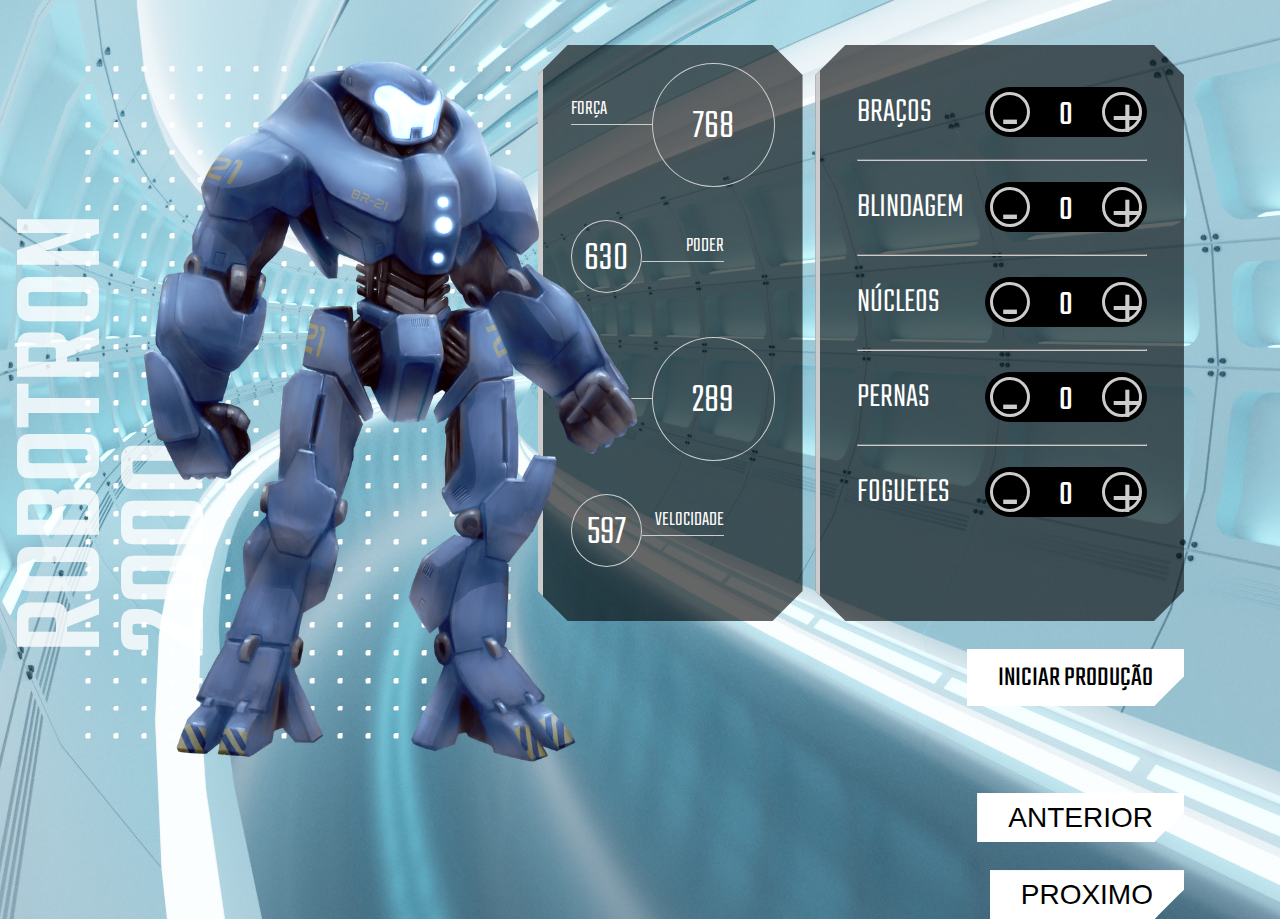
==== index.html @ 4e306e9d "robotron 2000" ====
<!DOCTYPE html>
<html lang="en">
<head>
    <meta charset="UTF-8">
    <meta http-equiv="X-UA-Compatible" content="IE=edge">
    <meta name="viewport" content="width=device-width, initial-scale=1.0">
    <link rel="shortcut icon" type="image/jpg" href="img/favicon.ico"/>
    <title>Robotron 2000</title>

    <link rel="stylesheet" href="style.css">
    <link rel="preconnect" href="https://fonts.googleapis.com">
    <link rel="preconnect" href="https://fonts.gstatic.com" crossorigin>
    <link href="https://fonts.googleapis.com/css2?family=Teko:wght@300;500&display=swap" rel="stylesheet"> 
</head>
<body>
    <main>
        <section class="robotron">
            <img class="robo" src="img/robotron.png" alt="Robotron">
            <figcaption class="titulo">ROBOTRON <br>2000</figcaption>
        </section>

        <section class="box estatisticas">
            <div class="estatistica">
                <p class="estatistica-titulo">Força</p>
                <div class="estatistica-valor">
                    <p class="estatistica-numero">768</p>
                </div>
            </div>
            <div class="estatistica">
                <p class="estatistica-titulo">Poder</p>
                <div class="estatistica-valor">
                    <p class="estatistica-numero">630</p>
                </div>
            </div>
            <div class="estatistica">
                <p class="estatistica-titulo">Energia</p>
                <div class="estatistica-valor">
                    <p class="estatistica-numero">289</p>
                </div>
            </div>
            <div class="estatistica">
                <p class="estatistica-titulo">Velocidade</p>
                <div class="estatistica-valor">
                    <p class="estatistica-numero">597</p>
                </div>
            </div>
        </section>

        <section class="equipamentos">
            <form action="" class="montador">
                <div class="box montador-conteudo">
                    <div class="peca">
                        <label for="bracos-contador" class="peca-titulo">Braços</label>
                        <div class="controle">
                            <button type="button" id="bracos-menos" class="controle-ajuste">-</button>
                            <input type="text" id="bracos-contador" class="controle-contador" value="0" readonly>
                            <button type="button" id="bracos-mais" class="controle-ajuste">+</button>
                        </div>
                    </div>
                    <hr class="linha">
                    <div class="peca">
                        <label for="blindagem-contador" class="peca-titulo">Blindagem</label>
                        <div class="controle">
                            <button type="button" id="blindagem-menos" class="controle-ajuste">-</button>
                            <input type="text" id="blindagem-contador" class="controle-contador" value="0" readonly>
                            <button type="button" id="blindagem-mais" class="controle-ajuste">+</button>
                        </div>
                    </div>
                    <hr class="linha">
                    <div class="peca">
                        <label for="nucleos-contador" class="peca-titulo">Núcleos</label>
                        <div class="controle">
                            <button type="button" id="nucleos-menos" class="controle-ajuste">-</button>
                            <input type="text" id="nucleos-contador" class="controle-contador" value="0" readonly>
                            <button type="button" id="nucleos-mais" class="controle-ajuste">+</button>
                        </div>
                    </div>
                    <hr class="linha">
                    <div class="peca">
                        <label for="pernas-contador" class="peca-titulo">Pernas</label>
                        <div class="controle">
                            <button type="button" id="pernas-menos" class="controle-ajuste">-</button>
                            <input type="text" id="pernas-contador" class="controle-contador" value="0" readonly>
                            <button type="button" id="pernas-mais" class="controle-ajuste">+</button>
                        </div>
                    </div>
                    <hr class="linha">
                    <div class="peca">
                        <label for="foguetes-contador" class="peca-titulo">Foguetes</label>
                        <div class="controle">
                            <button type="button" id="foguetes-menos" class="controle-ajuste">-</button>
                            <input type="text" id="foguetes-contador" class="controle-contador" value="0" readonly>
                            <button type="button" id="foguetes-mais" class="controle-ajuste">+</button>
                        </div>
                    </div>
                </div>
                
                <input type="submit" value="Iniciar produção" class="producao" id="producao">
            </form>
            <button id="btnant">anterior</button>
            <button id="btnprx">proximo</button>
        </section>
    </main>
</body>
<script src="script.js"></script>
</html>
---- style.css ----
:root {
    --main-cinza: #CCCCCC;
    --main-branco: #FFFFFF;
    --main-preto: #000000;
}

* {
    box-sizing: border-box;
}

body {
    background: url(../img/fundo.jpg);
    background-position: center center;
    background-size: cover cover;
    padding: 0;
    margin: 0;
    font-weight: 300;
}

body, input {
    font-family: 'Teko', sans-serif;
}

main {
    width: 80vw;
    height: 80vh;
    margin: 10vh 8vw 10vh 12vw;
    display: flex;
    gap: 1vw;
}

.robotron {
    background: url(../img/estrutura.png) no-repeat;
    background-position: center center;
    margin: 0;
    flex-basis: 40%;
    position: relative;
}

.robo {
    height: 110%;
    z-index: 1;
    position: absolute;
    left: -20%;
    top: -5%;
}

.titulo {
    transform: rotate(180deg);
    font-weight: 500;
    font-size: 130px;
    position: absolute;
    bottom: 7rem;
    left: -3rem;
    line-height: 0.8;
    writing-mode: vertical-rl;
    text-orientation: mixed;
    color: rgba(255,255,255,0.8)
}

.box {
    background: rgba(0,0,0,0.6);
    clip-path: polygon(calc(100% - 30px) 0, 100% 30px, 100% calc(100% - 30px), calc(100% - 30px) 100%, 30px 100%, 0 calc(100% - 30px), 0 30px, 30px 0);
    border-left: 5px solid var(--main-cinza);
    height: 80%;
}

/****************************** Equipamentos *****/

.equipamentos {
    flex-basis: 32%;
}

.montador {
    height: 100%;;
}

.montador-conteudo {
    padding: 2em 10%;
}

.peca {
    padding: 1em 0;
}

.peca-titulo {
    color: var(--main-branco);
    text-transform: uppercase;
    font-size: 2.5em;
}

.controle {
    background: var(--main-preto);
    border-radius: 25px;
    float: right;
    display: inline-flex;
    padding: 5px;
    align-items: center;
    align-self: flex-end;
}

.controle-contador {
    width: 40px;
    height: 35px;
    background: none;
    border: 0;
    margin: 0 1rem;
    color: var(--main-branco);
    text-align: center;
    font-size: 2.5em;
    display: inline-flex;
    align-items: center;
    padding-top: 8px;
}

.controle-ajuste {
    display: inline-block;
    width: 40px;
    height: 40px;
    line-height: 44px;
    border-radius: 50%;
    color: var(--main-cinza);
    font-size: 4em;
    background: var(--main-preto);
    text-align: center;
    border: 3px solid var(--main-cinza);
    cursor: pointer;
}

.linha {
    border-color: var(--main-cinza);
}

.producao {
    margin-top: 1em;
    font-size: 2em;
    text-transform: uppercase;
    padding: 0.2em 1em;
    float: right;
    border: 3px solid var(--main-branco);
    background: var(--main-branco);
    clip-path: polygon(100% 0, 100% calc(100% - 30px), calc(100% - 30px) 100%, 0 100%, 0 0);
    cursor: pointer;
}
#btnprx {
    margin-top: 1em;
    font-size: 2em;
    text-transform: uppercase;
    padding: 0.2em 1em;
    float: right;
    border: 3px solid var(--main-branco);
    background: var(--main-branco);
    clip-path: polygon(100% 0, 100% calc(100% - 30px), calc(100% - 30px) 100%, 0 100%, 0 0);
    cursor: pointer;
}
#btnant {
    margin-top: 1em;
    font-size: 2em;
    text-transform: uppercase;
    padding: 0.2em 1em;
    float: right;
    border: 3px solid var(--main-branco);
    background: var(--main-branco);
    clip-path: polygon(100% 0, 100% calc(100% - 30px), calc(100% - 30px) 100%, 0 100%, 0 0);
    cursor: pointer;
}
.producao:hover {
    background: var(--main-preto);
    color: var(--main-branco)
}
#btnant:hover {
    background: var(--main-preto);
    color: var(--main-branco)
}
#btnprx:hover {
    background: var(--main-preto);
    color: var(--main-branco)
}

/****************************** Estatísticas *****/
.estatisticas {
    flex-basis: 23%;
    padding: 2em 2em 0;
}

.estatistica {
    color: var(--main-branco);
    display: flex;
    align-items: flex-start;
    height: 25%;
}

.estatistica-titulo {
    font-size: 1.5em;
    border-bottom: 1px solid var(--main-cinza);
    flex-basis: 40%;
    text-transform: uppercase;
    order: 1
}

.estatistica-valor {
    flex-basis: 60%;
    position: relative;
    margin: 10px 0 0;
    order: 2;
    margin: -10px 0 0;
}

.estatistica-valor::after {
    content: "";
    display: block;
    padding-bottom: 100%;
    border: 1px solid var(--main-cinza);
    border-radius: 50%;
}

.estatistica-numero {
    position: absolute;
    top: 50%;
    transform: translateY(-46%);
    width: 100%;
    line-height: 100%;
    text-align: center;
    font-size: 3em;
    margin: 0;
}

.estatistica:nth-child(2n) .estatistica-titulo {
    order: 2;
    text-align: right;
}

.estatistica:nth-child(2n) .estatistica-valor {
    order: 1;
    flex-basis: 35%;
    margin: 10px 0 0;
}

@media screen and (max-width: 1600px) {
    body { 
        font-size: 14px;
    }
    main {
        width: 90vw;
        height: 80vh;
        margin: 5vh auto;
    }
}

@media screen and (max-width: 1200px) {
    body { 
        font-size: 13px;
    }

    main {
        width: 96vw;
        height: 80vh;
        margin: 10vh auto;
    }
}
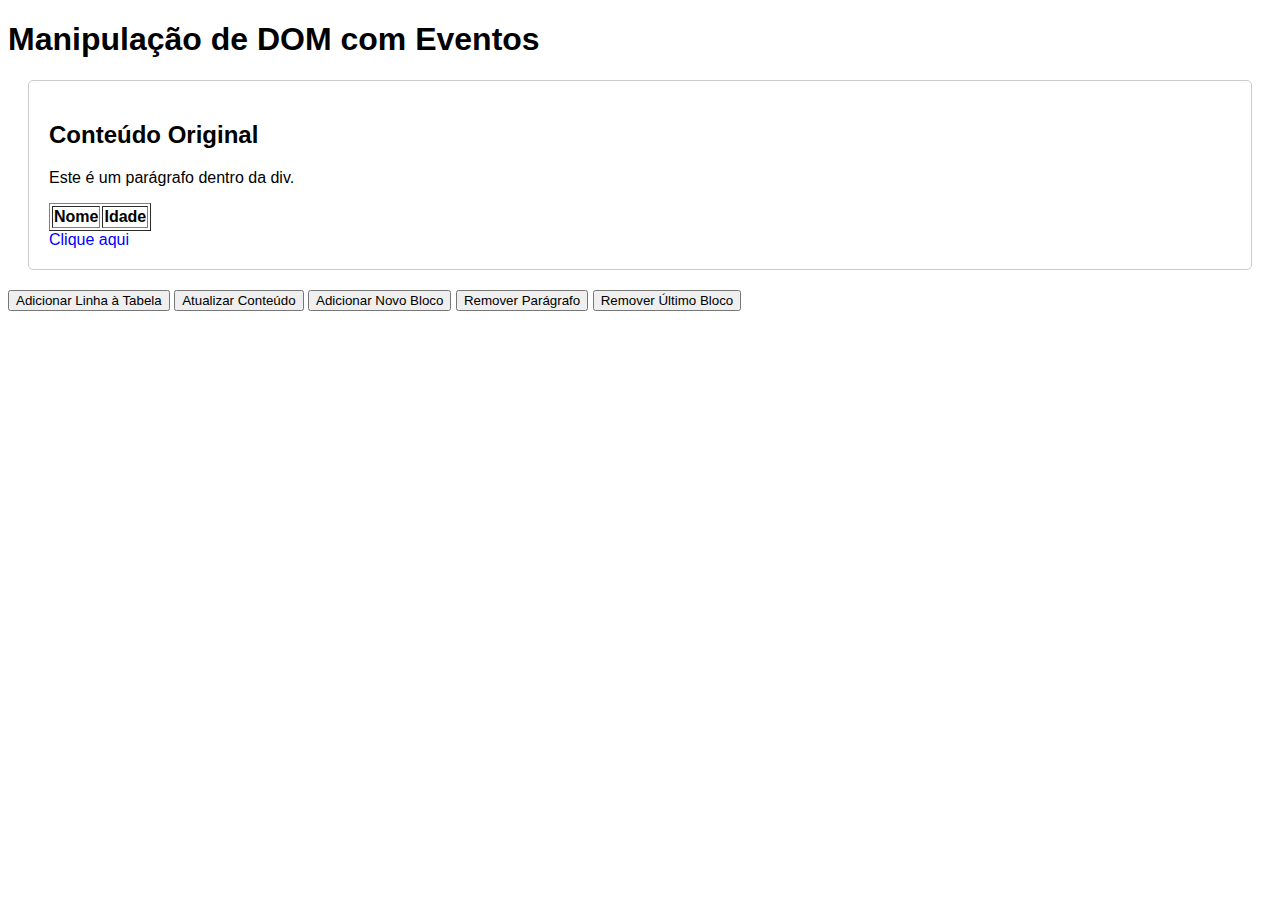
==== commit 7e48af57: "Manipulação de dom" ====
--- a/index.html
+++ b/index.html
@@ -1,106 +1,35 @@
+
 <!DOCTYPE html>
-<html lang="en">
+<html lang="pt-BR">
 <head>
     <meta charset="UTF-8">
-    <meta http-equiv="X-UA-Compatible" content="IE=edge">
     <meta name="viewport" content="width=device-width, initial-scale=1.0">
-    <link rel="shortcut icon" type="image/jpg" href="img/favicon.ico"/>
-    <title>Robotron 2000</title>
-
+    <title>Manipulação de DOM com Eventos</title>
     <link rel="stylesheet" href="style.css">
-    <link rel="preconnect" href="https://fonts.googleapis.com">
-    <link rel="preconnect" href="https://fonts.gstatic.com" crossorigin>
-    <link href="https://fonts.googleapis.com/css2?family=Teko:wght@300;500&display=swap" rel="stylesheet"> 
+    </style>
 </head>
 <body>
-    <main>
-        <section class="robotron">
-            <img class="robo" src="img/robotron.png" alt="Robotron">
-            <figcaption class="titulo">ROBOTRON <br>2000</figcaption>
-        </section>
+    <h1>Manipulação de DOM com Eventos</h1>
+    <div id="content">
+        <h2>Conteúdo Original</h2>
+        <p>Este é um parágrafo dentro da div.</p>
+        <table id="infoTable" border="1">
+            <tr>
+                <th>Nome</th>
+                <th>Idade</th>
+            </tr>
+        </table>
+        <a href="#" id="myLink">Clique aqui</a>
+    </div>
 
-        <section class="box estatisticas">
-            <div class="estatistica">
-                <p class="estatistica-titulo">Força</p>
-                <div class="estatistica-valor">
-                    <p class="estatistica-numero">768</p>
-                </div>
-            </div>
-            <div class="estatistica">
-                <p class="estatistica-titulo">Poder</p>
-                <div class="estatistica-valor">
-                    <p class="estatistica-numero">630</p>
-                </div>
-            </div>
-            <div class="estatistica">
-                <p class="estatistica-titulo">Energia</p>
-                <div class="estatistica-valor">
-                    <p class="estatistica-numero">289</p>
-                </div>
-            </div>
-            <div class="estatistica">
-                <p class="estatistica-titulo">Velocidade</p>
-                <div class="estatistica-valor">
-                    <p class="estatistica-numero">597</p>
-                </div>
-            </div>
-        </section>
+    
+    <button id="addRowBtn">Adicionar Linha à Tabela</button>
+    <button id="updateContentBtn">Atualizar Conteúdo</button>
+    <button id="addDivBtn">Adicionar Novo Bloco</button>
+    <button id="removeParagraphBtn">Remover Parágrafo</button>
+    <button id="removeDivBtn">Remover Último Bloco</button>
 
-        <section class="equipamentos">
-            <form action="" class="montador">
-                <div class="box montador-conteudo">
-                    <div class="peca">
-                        <label for="bracos-contador" class="peca-titulo">Braços</label>
-                        <div class="controle">
-                            <button type="button" id="bracos-menos" class="controle-ajuste">-</button>
-                            <input type="text" id="bracos-contador" class="controle-contador" value="0" readonly>
-                            <button type="button" id="bracos-mais" class="controle-ajuste">+</button>
-                        </div>
-                    </div>
-                    <hr class="linha">
-                    <div class="peca">
-                        <label for="blindagem-contador" class="peca-titulo">Blindagem</label>
-                        <div class="controle">
-                            <button type="button" id="blindagem-menos" class="controle-ajuste">-</button>
-                            <input type="text" id="blindagem-contador" class="controle-contador" value="0" readonly>
-                            <button type="button" id="blindagem-mais" class="controle-ajuste">+</button>
-                        </div>
-                    </div>
-                    <hr class="linha">
-                    <div class="peca">
-                        <label for="nucleos-contador" class="peca-titulo">Núcleos</label>
-                        <div class="controle">
-                            <button type="button" id="nucleos-menos" class="controle-ajuste">-</button>
-                            <input type="text" id="nucleos-contador" class="controle-contador" value="0" readonly>
-                            <button type="button" id="nucleos-mais" class="controle-ajuste">+</button>
-                        </div>
-                    </div>
-                    <hr class="linha">
-                    <div class="peca">
-                        <label for="pernas-contador" class="peca-titulo">Pernas</label>
-                        <div class="controle">
-                            <button type="button" id="pernas-menos" class="controle-ajuste">-</button>
-                            <input type="text" id="pernas-contador" class="controle-contador" value="0" readonly>
-                            <button type="button" id="pernas-mais" class="controle-ajuste">+</button>
-                        </div>
-                    </div>
-                    <hr class="linha">
-                    <div class="peca">
-                        <label for="foguetes-contador" class="peca-titulo">Foguetes</label>
-                        <div class="controle">
-                            <button type="button" id="foguetes-menos" class="controle-ajuste">-</button>
-                            <input type="text" id="foguetes-contador" class="controle-contador" value="0" readonly>
-                            <button type="button" id="foguetes-mais" class="controle-ajuste">+</button>
-                        </div>
-                    </div>
-                </div>
-                
-                <input type="submit" value="Iniciar produção" class="producao" id="producao">
-            </form>
-            <button id="btnant">anterior</button>
-            <button id="btnprx">proximo</button>
-        </section>
-    </main>
+
 </body>
-<script src="script.js"></script>
-</html>
+<script src="cadrastro.js"></script>
+</html>--- a/style.css
+++ b/style.css
@@ -1,260 +1,23 @@
-:root {
-    --main-cinza: #CCCCCC;
-    --main-branco: #FFFFFF;
-    --main-preto: #000000;
-}
 
-* {
-    box-sizing: border-box;
-}
 
 body {
-    background: url(../img/fundo.jpg);
-    background-position: center center;
-    background-size: cover cover;
-    padding: 0;
-    margin: 0;
-    font-weight: 300;
+    font-family: Arial, sans-serif;
 }
-
-body, input {
-    font-family: 'Teko', sans-serif;
+#content {
+    border: 1px solid #ccc;
+    padding: 20px;
+    margin: 20px;
+    border-radius: 5px;
 }
-
-main {
-    width: 80vw;
-    height: 80vh;
-    margin: 10vh 8vw 10vh 12vw;
-    display: flex;
-    gap: 1vw;
+#myLink {
+    color: blue;
+    text-decoration: none;
 }
-
-.robotron {
-    background: url(../img/estrutura.png) no-repeat;
-    background-position: center center;
-    margin: 0;
-    flex-basis: 40%;
-    position: relative;
+#myLink:hover {
+    text-decoration: underline;
 }
-
-.robo {
-    height: 110%;
-    z-index: 1;
-    position: absolute;
-    left: -20%;
-    top: -5%;
-}
-
-.titulo {
-    transform: rotate(180deg);
-    font-weight: 500;
-    font-size: 130px;
-    position: absolute;
-    bottom: 7rem;
-    left: -3rem;
-    line-height: 0.8;
-    writing-mode: vertical-rl;
-    text-orientation: mixed;
-    color: rgba(255,255,255,0.8)
-}
-
-.box {
-    background: rgba(0,0,0,0.6);
-    clip-path: polygon(calc(100% - 30px) 0, 100% 30px, 100% calc(100% - 30px), calc(100% - 30px) 100%, 30px 100%, 0 calc(100% - 30px), 0 30px, 30px 0);
-    border-left: 5px solid var(--main-cinza);
-    height: 80%;
-}
-
-/****************************** Equipamentos *****/
-
-.equipamentos {
-    flex-basis: 32%;
-}
-
-.montador {
-    height: 100%;;
-}
-
-.montador-conteudo {
-    padding: 2em 10%;
-}
-
-.peca {
-    padding: 1em 0;
-}
-
-.peca-titulo {
-    color: var(--main-branco);
-    text-transform: uppercase;
-    font-size: 2.5em;
-}
-
-.controle {
-    background: var(--main-preto);
-    border-radius: 25px;
-    float: right;
-    display: inline-flex;
-    padding: 5px;
-    align-items: center;
-    align-self: flex-end;
-}
-
-.controle-contador {
-    width: 40px;
-    height: 35px;
-    background: none;
-    border: 0;
-    margin: 0 1rem;
-    color: var(--main-branco);
-    text-align: center;
-    font-size: 2.5em;
-    display: inline-flex;
-    align-items: center;
-    padding-top: 8px;
-}
-
-.controle-ajuste {
-    display: inline-block;
-    width: 40px;
-    height: 40px;
-    line-height: 44px;
-    border-radius: 50%;
-    color: var(--main-cinza);
-    font-size: 4em;
-    background: var(--main-preto);
-    text-align: center;
-    border: 3px solid var(--main-cinza);
-    cursor: pointer;
-}
-
-.linha {
-    border-color: var(--main-cinza);
-}
-
-.producao {
-    margin-top: 1em;
-    font-size: 2em;
-    text-transform: uppercase;
-    padding: 0.2em 1em;
-    float: right;
-    border: 3px solid var(--main-branco);
-    background: var(--main-branco);
-    clip-path: polygon(100% 0, 100% calc(100% - 30px), calc(100% - 30px) 100%, 0 100%, 0 0);
-    cursor: pointer;
-}
-#btnprx {
-    margin-top: 1em;
-    font-size: 2em;
-    text-transform: uppercase;
-    padding: 0.2em 1em;
-    float: right;
-    border: 3px solid var(--main-branco);
-    background: var(--main-branco);
-    clip-path: polygon(100% 0, 100% calc(100% - 30px), calc(100% - 30px) 100%, 0 100%, 0 0);
-    cursor: pointer;
-}
-#btnant {
-    margin-top: 1em;
-    font-size: 2em;
-    text-transform: uppercase;
-    padding: 0.2em 1em;
-    float: right;
-    border: 3px solid var(--main-branco);
-    background: var(--main-branco);
-    clip-path: polygon(100% 0, 100% calc(100% - 30px), calc(100% - 30px) 100%, 0 100%, 0 0);
-    cursor: pointer;
-}
-.producao:hover {
-    background: var(--main-preto);
-    color: var(--main-branco)
-}
-#btnant:hover {
-    background: var(--main-preto);
-    color: var(--main-branco)
-}
-#btnprx:hover {
-    background: var(--main-preto);
-    color: var(--main-branco)
-}
-
-/****************************** Estatísticas *****/
-.estatisticas {
-    flex-basis: 23%;
-    padding: 2em 2em 0;
-}
-
-.estatistica {
-    color: var(--main-branco);
-    display: flex;
-    align-items: flex-start;
-    height: 25%;
-}
-
-.estatistica-titulo {
-    font-size: 1.5em;
-    border-bottom: 1px solid var(--main-cinza);
-    flex-basis: 40%;
-    text-transform: uppercase;
-    order: 1
-}
-
-.estatistica-valor {
-    flex-basis: 60%;
-    position: relative;
-    margin: 10px 0 0;
-    order: 2;
-    margin: -10px 0 0;
-}
-
-.estatistica-valor::after {
-    content: "";
-    display: block;
-    padding-bottom: 100%;
-    border: 1px solid var(--main-cinza);
-    border-radius: 50%;
-}
-
-.estatistica-numero {
-    position: absolute;
-    top: 50%;
-    transform: translateY(-46%);
-    width: 100%;
-    line-height: 100%;
-    text-align: center;
-    font-size: 3em;
-    margin: 0;
-}
-
-.estatistica:nth-child(2n) .estatistica-titulo {
-    order: 2;
-    text-align: right;
-}
-
-.estatistica:nth-child(2n) .estatistica-valor {
-    order: 1;
-    flex-basis: 35%;
-    margin: 10px 0 0;
-}
-
-@media screen and (max-width: 1600px) {
-    body { 
-        font-size: 14px;
-    }
-    main {
-        width: 90vw;
-        height: 80vh;
-        margin: 5vh auto;
-    }
-}
-
-@media screen and (max-width: 1200px) {
-    body { 
-        font-size: 13px;
-    }
-
-    main {
-        width: 96vw;
-        height: 80vh;
-        margin: 10vh auto;
-    }
+.dynamic-div {
+    border: 1px solid #000;
+    padding: 10px;
+    margin-top: 10px;
 }